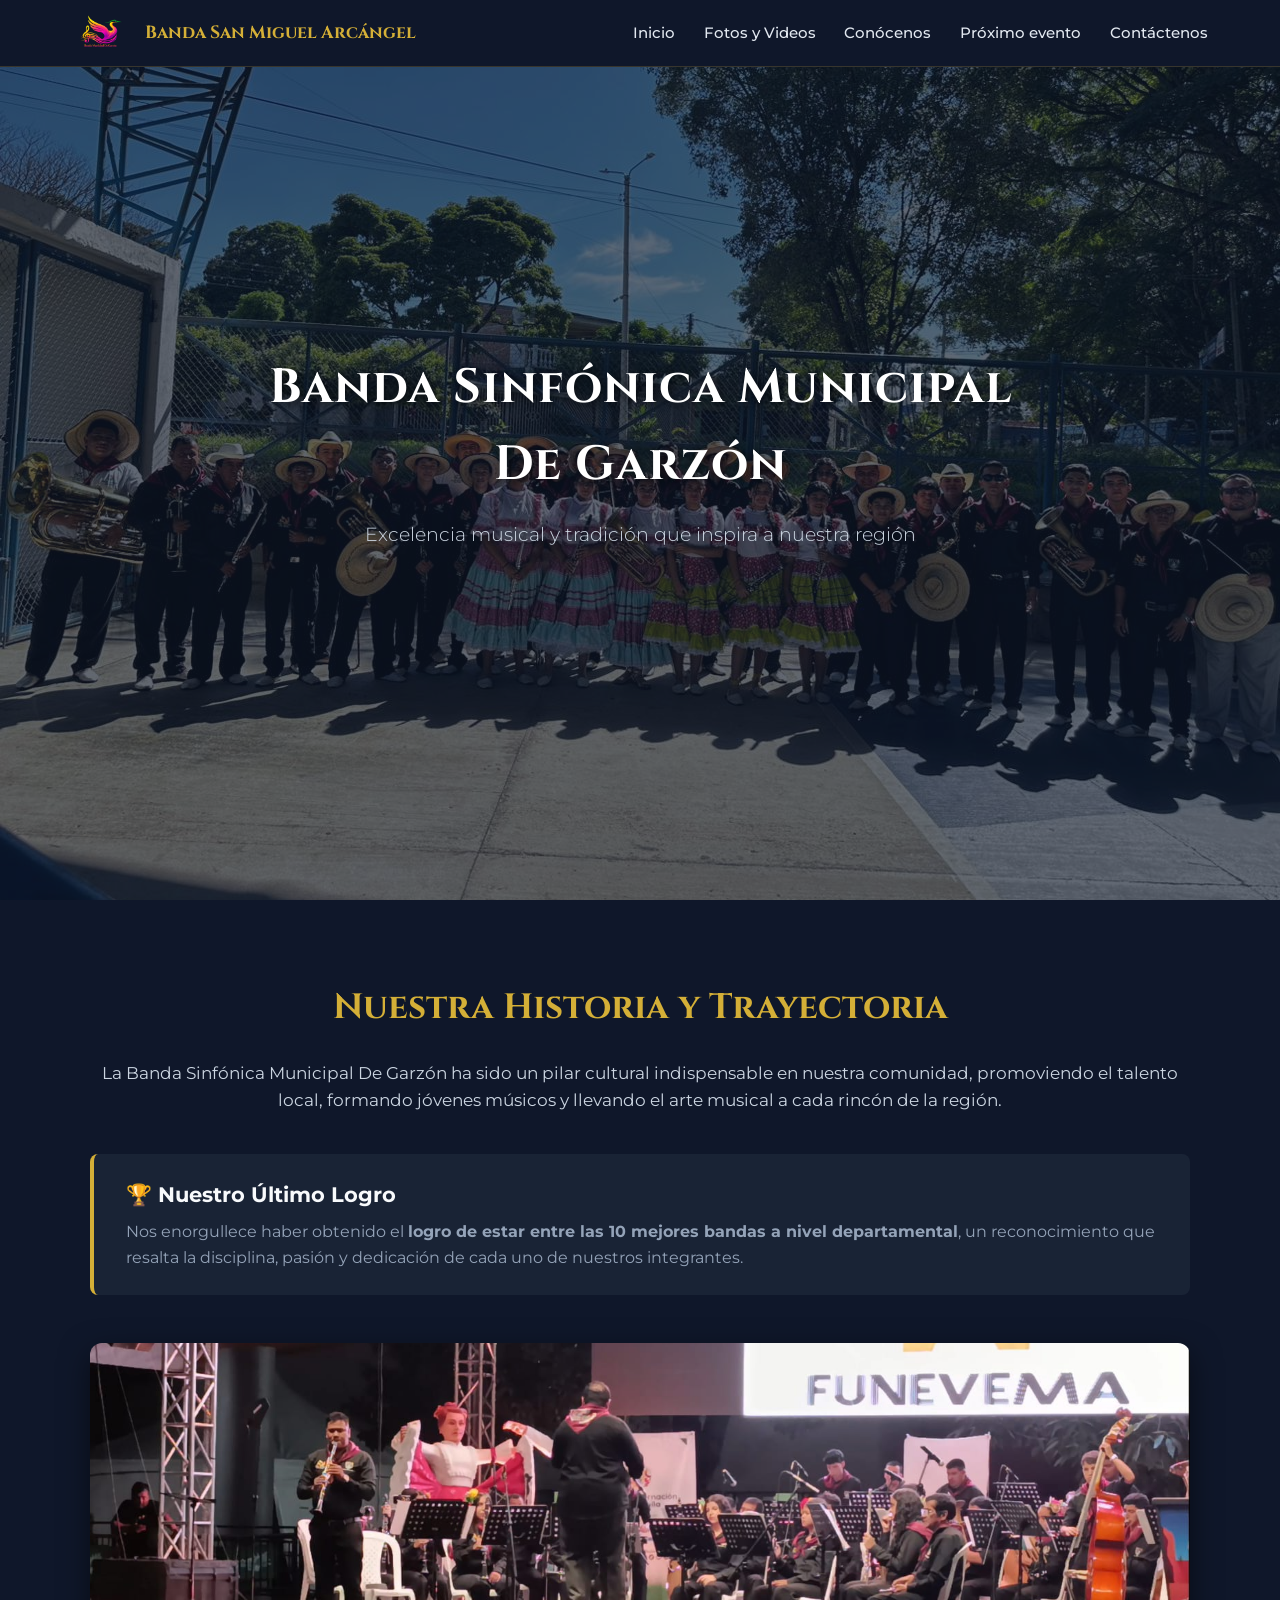
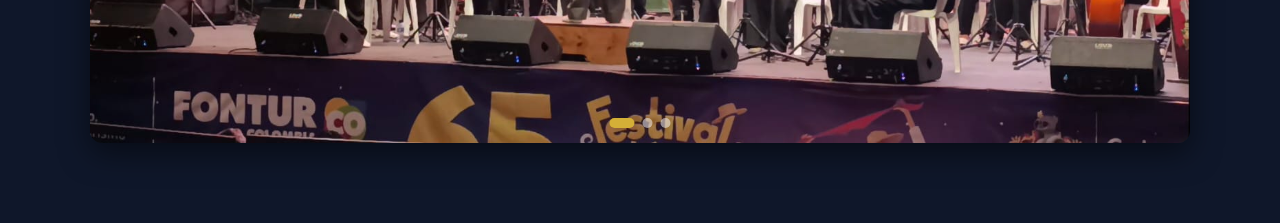
==== index.html @ dd41fd5e "Rutas actualizadas" ====
<!DOCTYPE html>
<html lang="es">
<head>
    <meta charset="UTF-8">
    <meta name="viewport" content="width=device-width, initial-scale=1.0">
    <title>Banda Sinfónica Municipal De Garzón</title>
    <!-- Vinculación del archivo CSS -->
    <link rel="stylesheet" href="css/style.css">
    <!-- Fuente elegante de Google Fonts -->
    <link rel="preconnect" href="https://fonts.googleapis.com">
    <link rel="preconnect" href="https://fonts.gstatic.com" crossorigin>
    <link href="https://fonts.googleapis.com/css2?family=Cinzel:wght@500;700&family=Montserrat:wght@300;400;600&display=swap" rel="stylesheet">
</head>
<body>

<header>
    <nav class="navbar">
        <div class="logo">
            <img src="assets/images/logo.png" alt="Logo Banda" class="logo-img">
            <span>Banda San Miguel Arcángel</span>
        </div>

        <!-- Botón Hamburguesa para Móviles -->
        <button class="hamburger-menu" id="hamburger-menu" aria-label="Abrir Menú">
            <span></span>
            <span></span>
            <span></span>
        </button>

        <ul class="nav-links" id="nav-links">
            <li><a href="index.html">Inicio</a></li>
            <li><a href="fotoyvideo.html">Fotos y Videos</a></li>
            <li><a href="conocenos.html">Conócenos</a></li>
            <li><a href="proximoevento.html">Próximo evento</a></li>
            <li><a href="contactenos.html">Contáctenos</a></li>
        </ul>
    </nav>
</header>

    <!-- Sección de Inicio (Hero con imagen translúcida) -->
    <section id="inicio" class="hero">
        <div class="overlay"></div>
        <div class="hero-content">
            <h1>Banda Sinfónica Municipal De Garzón</h1>
            <p class="subtitle">Excelencia musical y tradición que inspira a nuestra región</p>
        </div>
    </section>

    <!-- Sección de Historia y Logro Reciente -->
    <section class="historia-section">
        <div class="container">
            <h2>Nuestra Historia y Trayectoria</h2>
            <p class="descripcion">
                La Banda Sinfónica Municipal De Garzón ha sido un pilar cultural indispensable en nuestra comunidad, promoviendo el talento local, formando jóvenes músicos y llevando el arte musical a cada rincón de la región.
            </p>
            
            <div class="logro-box">
                <h3>🏆 Nuestro Último Logro</h3>
                <p>
                    Nos enorgullece haber obtenido el <strong>logro de estar entre las 10 mejores bandas a nivel departamental</strong>, un reconocimiento que resalta la disciplina, pasión y dedicación de cada uno de nuestros integrantes.
                </p>
            </div>

            <!-- Carrusel automático con las imágenes locales -->
            <div class="carousel-container">
                <div class="carousel-slide">
                    <img src="assets/images/logro1.jpg" alt="Logro Banda 1" class="carousel-img active">
                    <img src="assets/images/logro2.jpg" alt="Logro Banda 2" class="carousel-img">
                    <img src="assets/images/logro3.jpg" alt="Logro Banda 3" class="carousel-img">
                </div>
                <div class="carousel-dots">
                    <span class="dot active"></span>
                    <span class="dot"></span>
                    <span class="dot"></span>
                </div>
            </div>
        </div>
    </section>

    <!-- Vinculación del archivo JS -->
    <script src="js/script.js"></script>
    <script src="js/nav.js"></script>
</body>
</html>
---- css/style.css ----
/* Reset básico */
* {
    margin: 0;
    padding: 0;
    box-sizing: border-box;
}

body {
    font-family: 'Montserrat', sans-serif;
    background-color: #0f172a;
    color: #f8fafc;
    line-height: 1.6;
}

/* Barra de navegación principal */
header {
    position: fixed !important;
    top: 0 !important;
    left: 0 !important;
    width: 100% !important;
    background: #0f172a !important;
    z-index: 999999 !important;
    border-bottom: 1px solid rgba(212, 175, 55, 0.3);
}

.navbar {
    display: flex !important;
    justify-content: space-between !important;
    align-items: center !important;
    max-width: 1200px;
    margin: 0 auto;
    padding: 0.8rem 2rem !important;
}

.logo {
    font-family: 'Cinzel', serif;
    font-size: 1.2rem;
    font-weight: 700;
    color: #d4af37;
    display: flex;
    align-items: center;
    gap: 0.75rem;
}

.logo-img {
    height: 40px;
    width: auto;
    object-fit: contain;
}

.nav-links {
    display: flex !important;
    list-style: none !important;
    gap: 1.8rem;
    margin: 0;
    padding: 0;
}

.nav-links a {
    color: #e2e8f0 !important;
    text-decoration: none !important;
    font-size: 0.95rem;
    transition: color 0.3s ease;
}

.nav-links a:hover,
.nav-links a.active {
    color: #d4af37 !important;
    font-weight: 600;
}

/* Sección Hero / Inicio */
.hero {
    position: relative;
    height: 100vh;
    display: flex;
    justify-content: center;
    align-items: center;
    text-align: center;
    background: url('../assets/images/Fondo.jpg') center/cover no-repeat;
}

.overlay {
    position: absolute;
    top: 0;
    left: 0;
    width: 100%;
    height: 100%;
    background: rgba(15, 23, 42, 0.65);
}

.hero-content {
    position: relative;
    z-index: 1;
    max-width: 800px;
    padding: 0 1.5rem;
}

.hero-content h1 {
    font-family: 'Cinzel', serif;
    font-size: 3rem;
    color: #ffffff;
    margin-bottom: 1rem;
    text-shadow: 2px 2px 10px rgba(0, 0, 0, 0.7);
    letter-spacing: 1px;
}

.hero-content .subtitle {
    font-size: 1.2rem;
    color: #cbd5e1;
    font-weight: 300;
}

/* Sección Historia y Logro */
.historia-section {
    padding: 5rem 1.5rem;
    background-color: #0f172a;
}

.container {
    max-width: 900px;
    margin: 0 auto;
    text-align: center;
}

.historia-section h2 {
    font-family: 'Cinzel', serif;
    color: #d4af37;
    font-size: 2.2rem;
    margin-bottom: 1.5rem;
}

.descripcion {
    font-size: 1.05rem;
    color: #cbd5e1;
    margin-bottom: 2.5rem;
}

.logro-box {
    background: rgba(30, 41, 59, 0.7);
    border-left: 4px solid #d4af37;
    padding: 1.5rem 2rem;
    border-radius: 8px;
    margin-bottom: 3rem;
    text-align: left;
}

.logro-box h3 {
    color: #f8fafc;
    font-size: 1.3rem;
    margin-bottom: 0.5rem;
}

.logro-box p {
    color: #94a3b8;
}

/* Carrusel de Imágenes */
.carousel-container {
    position: relative;
    max-width: 100%;
    height: 400px;
    border-radius: 12px;
    overflow: hidden;
    box-shadow: 0 10px 30px rgba(0, 0, 0, 0.5);
}

.carousel-slide {
    position: relative;
    width: 100%;
    height: 100%;
}

.carousel-img {
    position: absolute;
    top: 0;
    left: 0;
    width: 100%;
    height: 100%;
    object-fit: cover;
    opacity: 0;
    transition: opacity 1s ease-in-out;
}

.carousel-img.active {
    opacity: 1;
}

.carousel-dots {
    position: absolute;
    bottom: 15px;
    left: 50%;
    transform: translateX(-50%);
    display: flex;
    gap: 8px;
}

.dot {
    width: 10px;
    height: 10px;
    background: rgba(255, 255, 255, 0.5);
    border-radius: 50%;
    transition: background 0.3s ease;
}

.dot.active {
    background: #d4af37;
    width: 25px;
    border-radius: 10px;
}

@import url('https://fonts.googleapis.com/css2?family=Cinzel:wght@500;700&family=Montserrat:wght@300;400;600&display=swap');

* {
    margin: 0;
    padding: 0;
    box-sizing: border-box;
}

body {
    font-family: 'Montserrat', sans-serif;
    background-color: #0b1120;
    color: #f8fafc;
    overflow-x: hidden; /* Evita desplazamiento horizontal no deseado */
}

/* Encabezado y Navegación */
header {
    position: fixed;
    top: 0;
    left: 0;
    width: 100%;
    background: rgba(11, 17, 32, 0.95);
    backdrop-filter: blur(10px);
    border-bottom: 1px solid rgba(212, 175, 55, 0.2);
    z-index: 1000;
}

.navbar {
    display: flex;
    justify-content: space-between;
    align-items: center;
    max-width: 1200px;
    margin: 0 auto;
    padding: 1rem 1.5rem;
}

.logo {
    display: flex;
    align-items: center;
    gap: 0.8rem;
    font-family: 'Cinzel', serif;
    color: #d4af37;
    font-weight: 700;
    font-size: 1.1rem;
}

.logo-img {
    height: 40px;
    width: auto;
}

.nav-links {
    display: flex;
    list-style: none;
    gap: 1.8rem;
}

.nav-links a {
    color: #cbd5e1;
    text-decoration: none;
    font-size: 0.95rem;
    transition: color 0.3s ease;
    font-weight: 500;
}

.nav-links a:hover,
.nav-links a.active {
    color: #d4af37;
}

/* Botón Hamburguesa */
.hamburger-menu {
    display: none;
    flex-direction: column;
    justify-content: space-between;
    width: 28px;
    height: 20px;
    background: transparent;
    border: none;
    cursor: pointer;
    padding: 0;
    z-index: 1001;
}

.hamburger-menu span {
    width: 100%;
    height: 3px;
    background-color: #d4af37;
    border-radius: 2px;
    transition: all 0.3s ease;
}

/* Animación Hamburguesa Abierta */
.hamburger-menu.active span:nth-child(1) {
    transform: translateY(8.5px) rotate(45deg);
}
.hamburger-menu.active span:nth-child(2) {
    opacity: 0;
}
.hamburger-menu.active span:nth-child(3) {
    transform: translateY(-8.5px) rotate(-45deg);
}

.container {
    width: 90%;
    max-width: 1100px;
    margin: 0 auto;
}

@media (max-width: 868px) {
    .hamburger-menu {
        display: flex !important;
        z-index: 1000001 !important;
    }

    .nav-links {
        position: fixed !important;
        top: 0 !important;
        right: -100% !important; /* Oculto fuera de la pantalla */
        width: 75% !important;
        max-width: 300px !important;
        height: 100vh !important;
        background-color: #0f172a !important;
        flex-direction: column !important;
        padding: 6rem 2rem 2rem 2rem !important;
        gap: 1.8rem !important;
        transition: right 0.4s ease !important;
        z-index: 1000000 !important;
        box-shadow: -10px 0 25px rgba(0, 0, 0, 0.8) !important;
    }

    /* Clase que activa la apertura desde JavaScript */
    .nav-links.nav-active {
        right: 0 !important; /* Muestra el menú deslizándolo desde la derecha */
    }
}
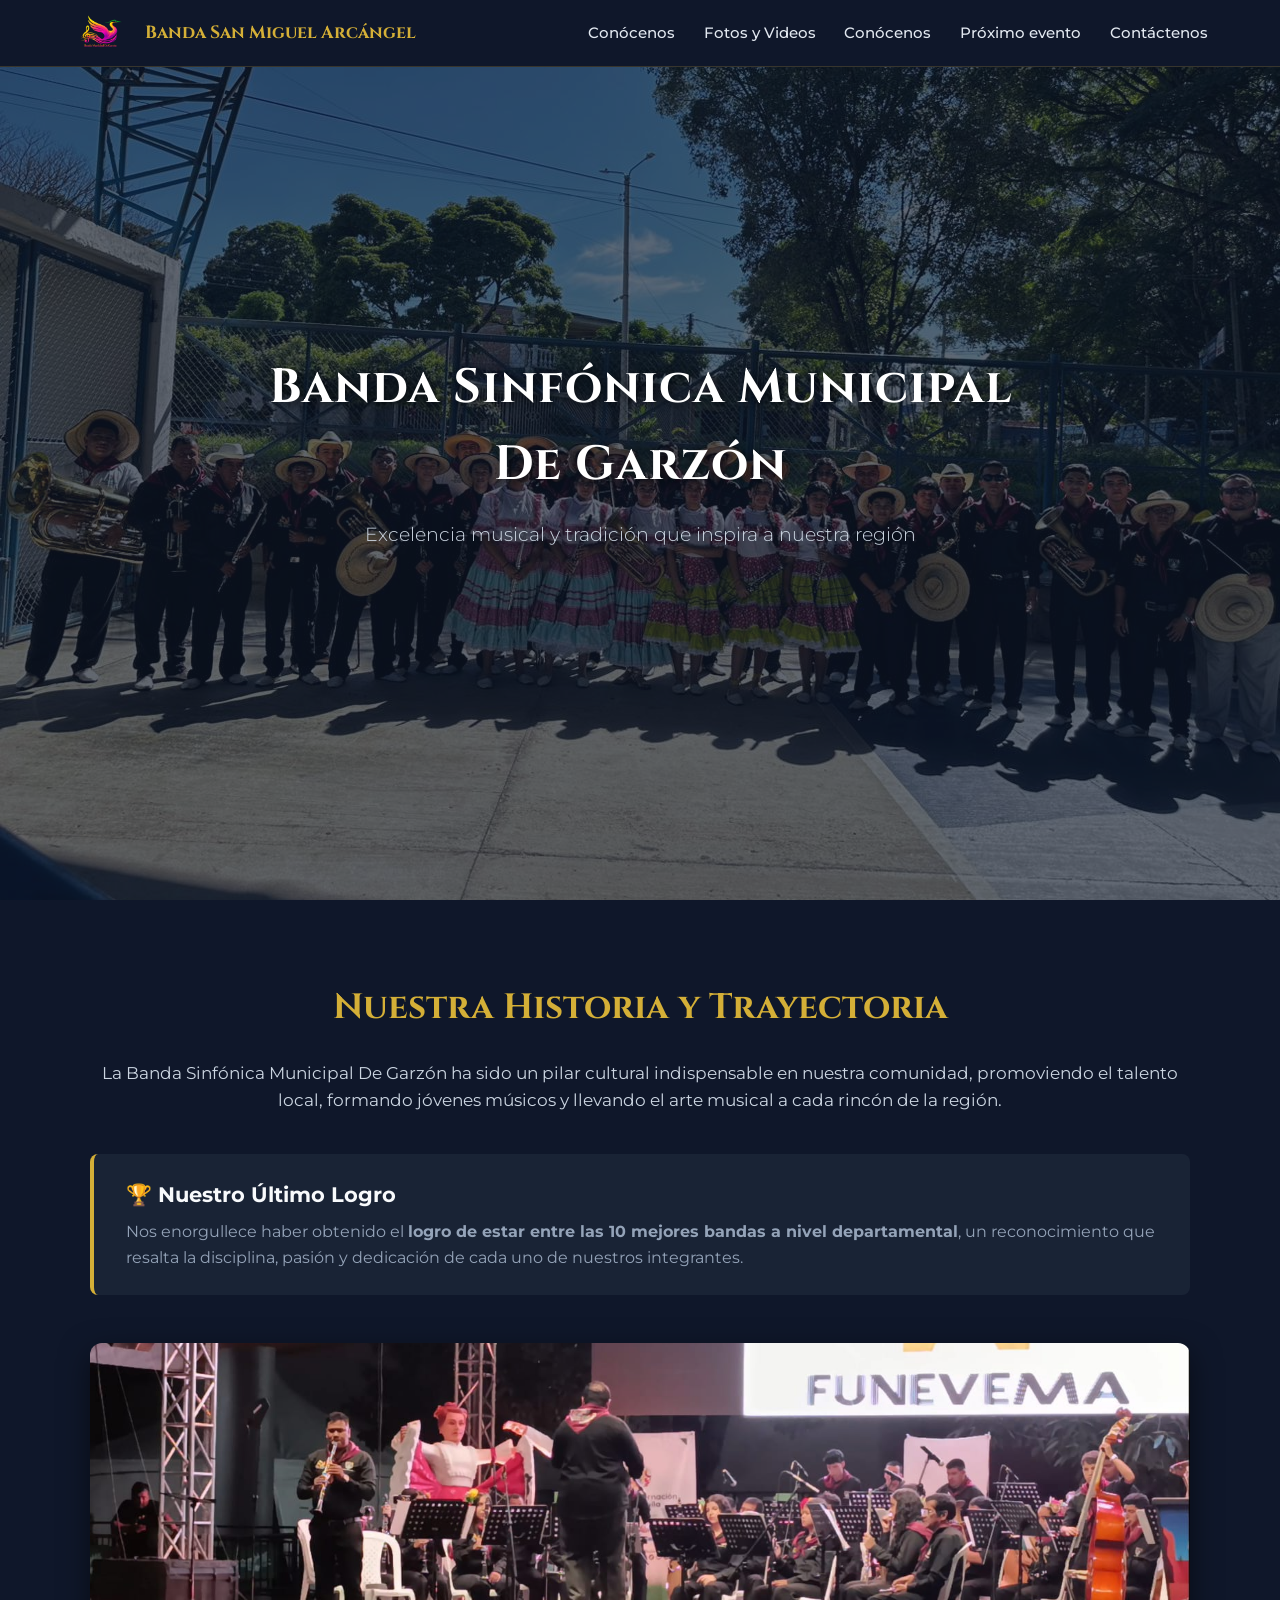
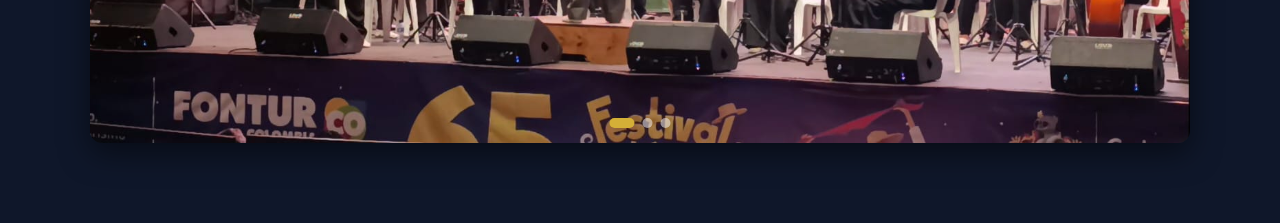
==== commit 59725f40: "Actualizar rutas de CSS" ====
--- a/index.html
+++ b/index.html
@@ -28,11 +28,11 @@
         </button>
 
         <ul class="nav-links" id="nav-links">
-            <li><a href="index.html">Inicio</a></li>
-            <li><a href="fotoyvideo.html">Fotos y Videos</a></li>
-            <li><a href="conocenos.html">Conócenos</a></li>
-            <li><a href="proximoevento.html">Próximo evento</a></li>
-            <li><a href="contactenos.html">Contáctenos</a></li>
+            <li><a href="html/conocenos.html">Conócenos</a></li>
+            <li><a href="html/fotoyvideo.html">Fotos y Videos</a></li>
+            <li><a href="html/conocenos.html">Conócenos</a></li>
+            <li><a href="html/proximoevento.html">Próximo evento</a></li>
+            <li><a href="html/contactenos.html">Contáctenos</a></li>
         </ul>
     </nav>
 </header>
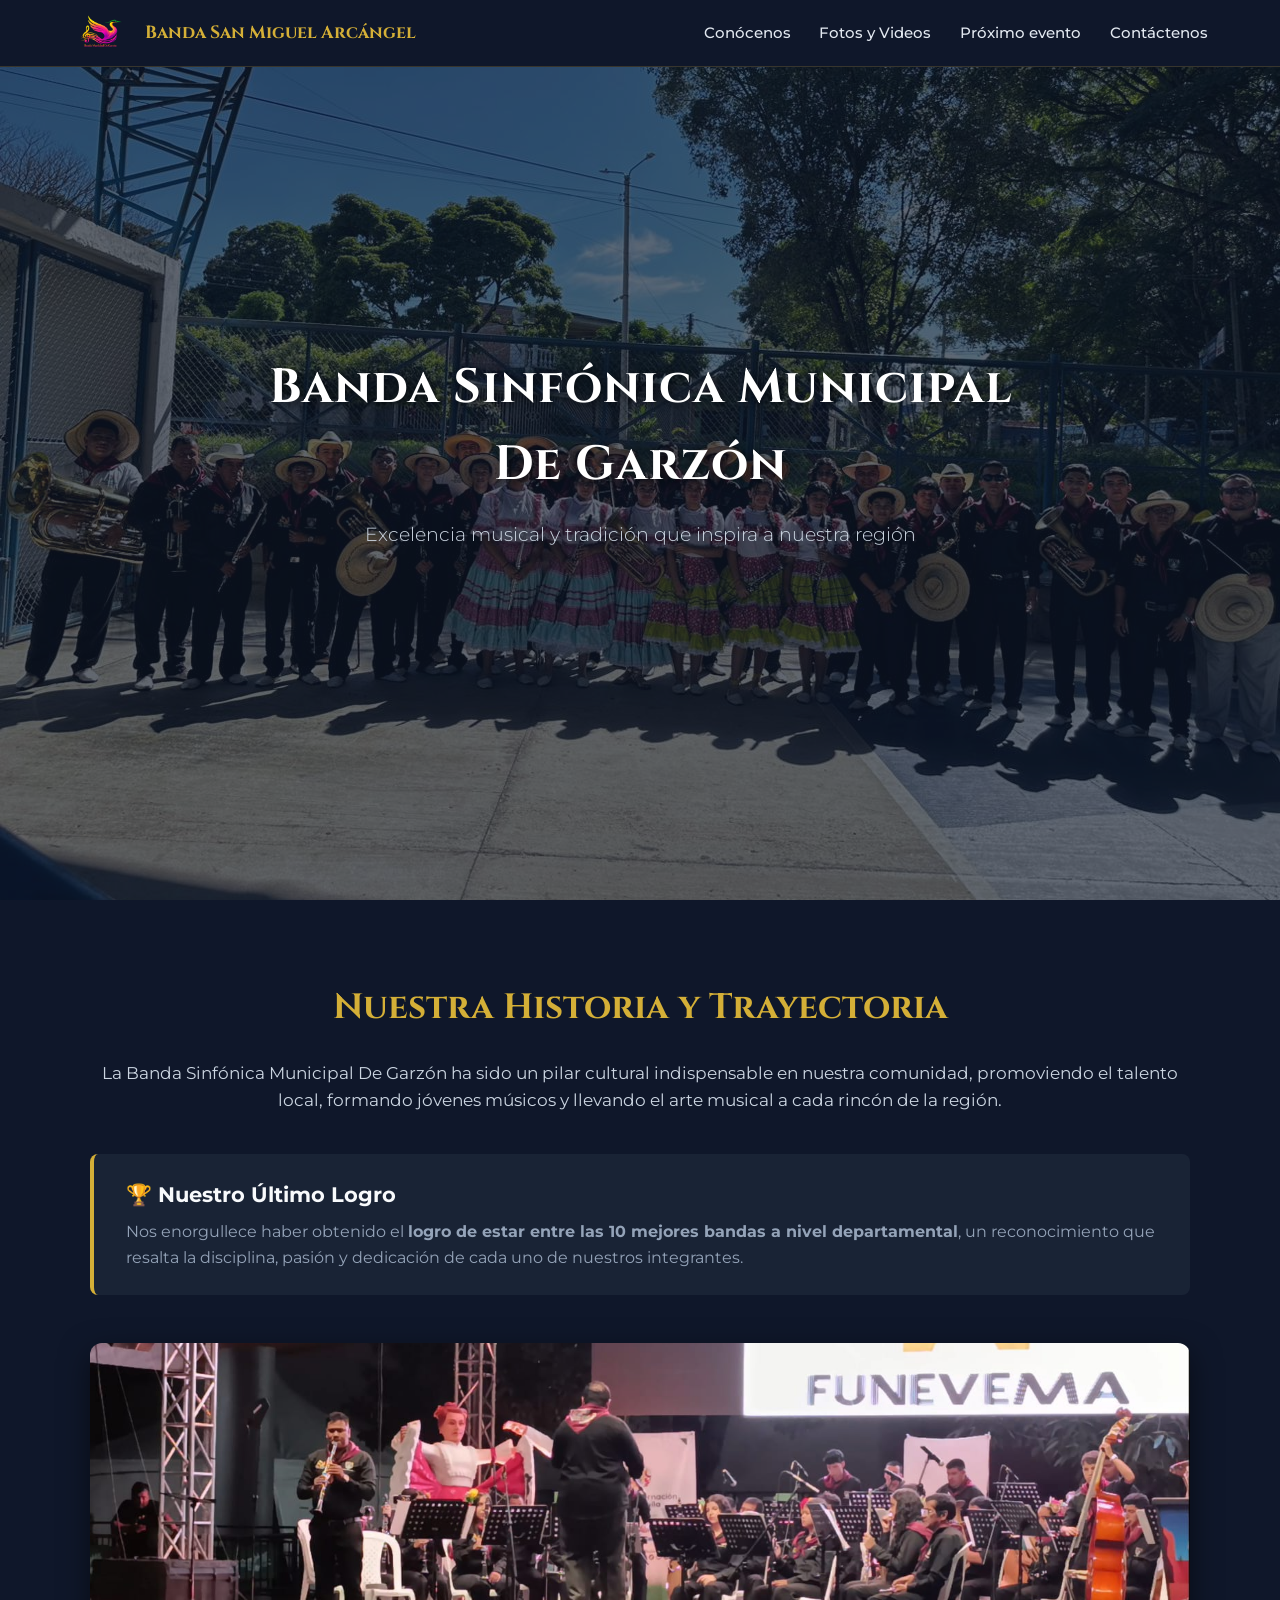
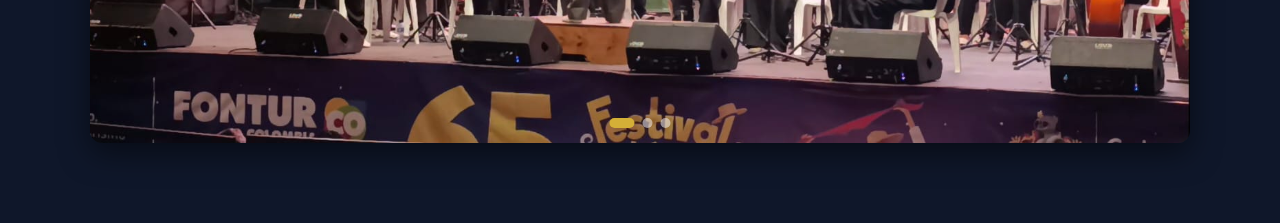
==== commit d1da4a93: "Ajustar rutas con ./ en index.html" ====
--- a/index.html
+++ b/index.html
@@ -30,7 +30,6 @@
         <ul class="nav-links" id="nav-links">
             <li><a href="html/conocenos.html">Conócenos</a></li>
             <li><a href="html/fotoyvideo.html">Fotos y Videos</a></li>
-            <li><a href="html/conocenos.html">Conócenos</a></li>
             <li><a href="html/proximoevento.html">Próximo evento</a></li>
             <li><a href="html/contactenos.html">Contáctenos</a></li>
         </ul>
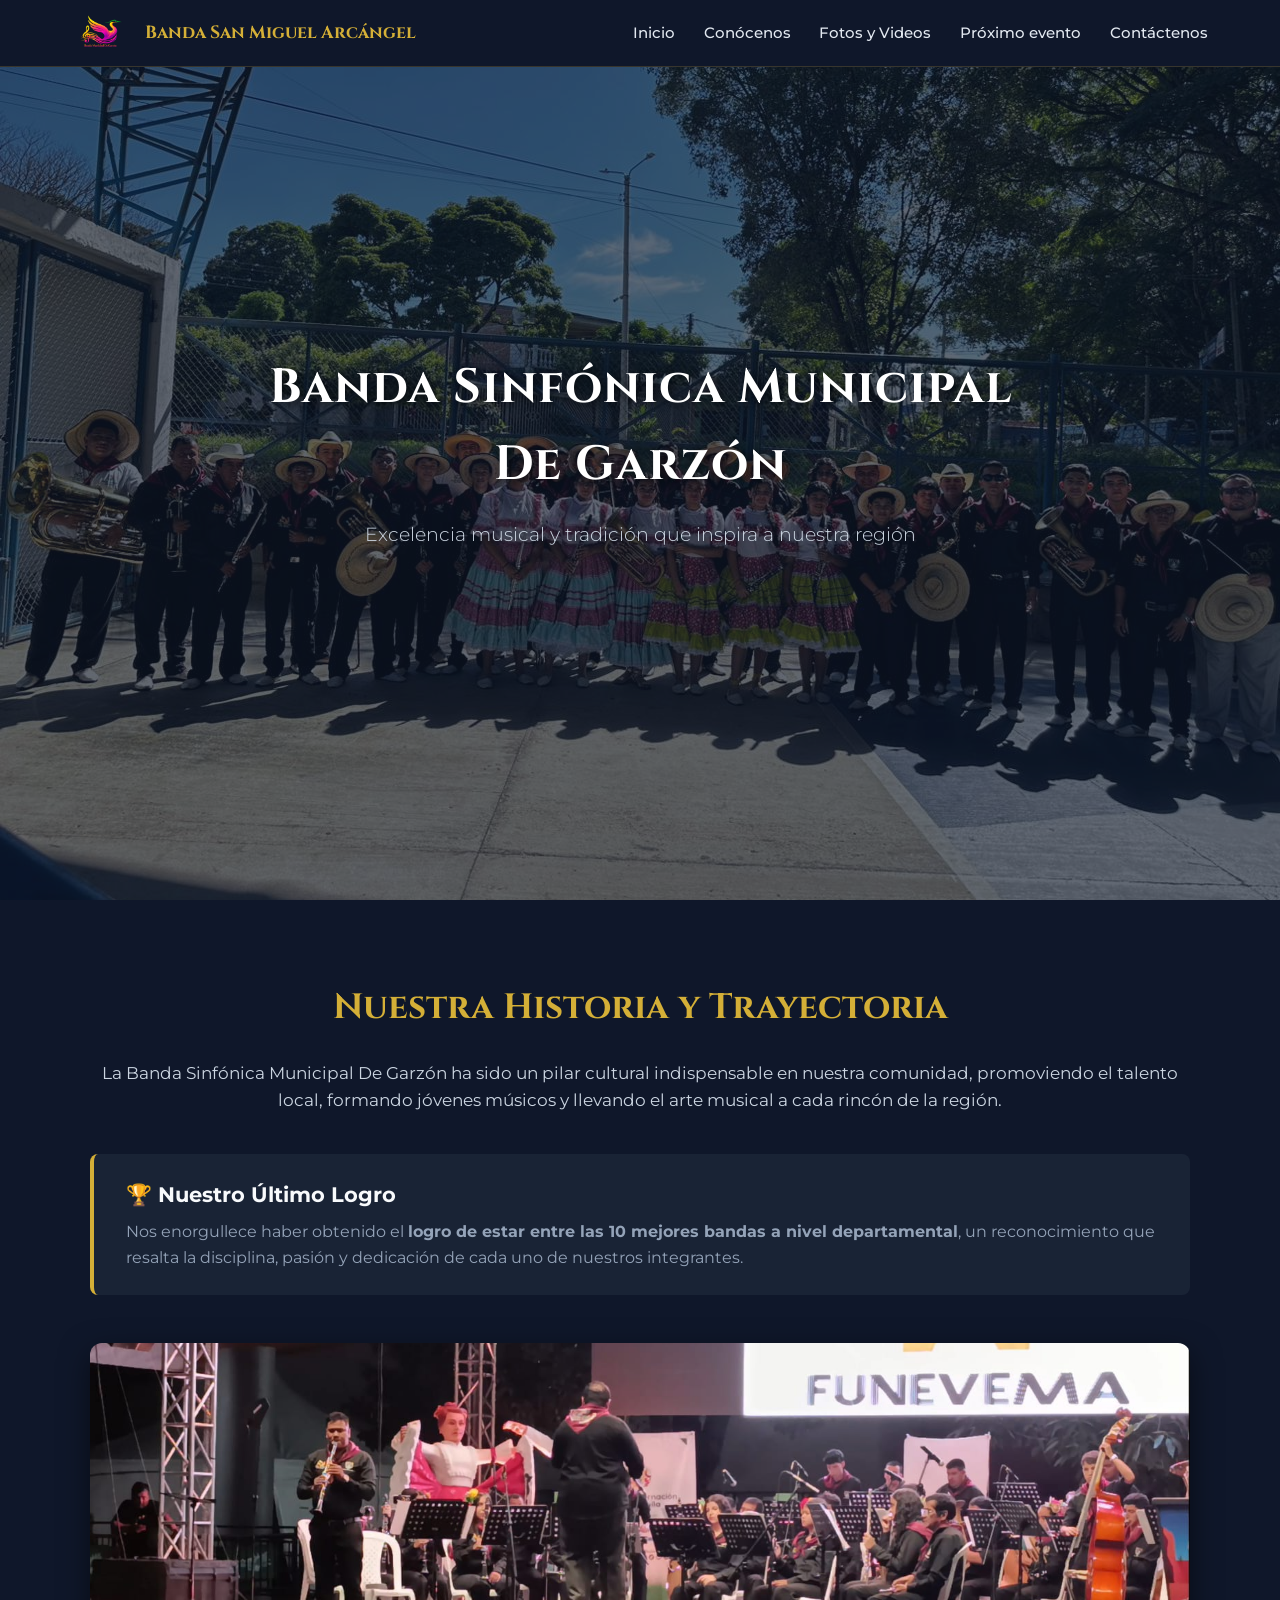
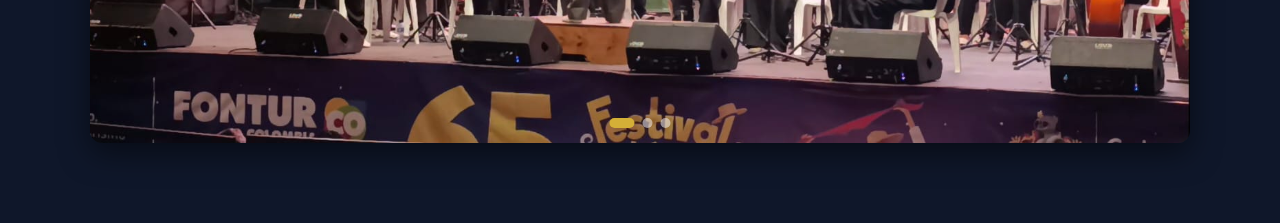
==== commit e3c89693: "Sorrigiendos enlaces del nav" ====
--- a/index.html
+++ b/index.html
@@ -5,7 +5,7 @@
     <meta name="viewport" content="width=device-width, initial-scale=1.0">
     <title>Banda Sinfónica Municipal De Garzón</title>
     <!-- Vinculación del archivo CSS -->
-    <link rel="stylesheet" href="css/style.css">
+<link rel="stylesheet" href="./css/style.css">
     <!-- Fuente elegante de Google Fonts -->
     <link rel="preconnect" href="https://fonts.googleapis.com">
     <link rel="preconnect" href="https://fonts.gstatic.com" crossorigin>
@@ -16,7 +16,7 @@
 <header>
     <nav class="navbar">
         <div class="logo">
-            <img src="assets/images/logo.png" alt="Logo Banda" class="logo-img">
+<img src="./assets/images/logo.png" alt="Logo Banda" class="logo-img">
             <span>Banda San Miguel Arcángel</span>
         </div>
 
@@ -27,12 +27,13 @@
             <span></span>
         </button>
 
-        <ul class="nav-links" id="nav-links">
-            <li><a href="html/conocenos.html">Conócenos</a></li>
-            <li><a href="html/fotoyvideo.html">Fotos y Videos</a></li>
-            <li><a href="html/proximoevento.html">Próximo evento</a></li>
-            <li><a href="html/contactenos.html">Contáctenos</a></li>
-        </ul>
+<ul class="nav-links" id="nav-links">
+    <li><a href="index.html">Inicio</a></li>
+    <li><a href="html/conocenos.html">Conócenos</a></li>
+    <li><a href="html/fotoyvideo.html">Fotos y Videos</a></li>
+    <li><a href="html/proximoevento.html">Próximo evento</a></li>
+    <li><a href="html/contactenos.html">Contáctenos</a></li>
+</ul>
     </nav>
 </header>
 
@@ -77,7 +78,7 @@
     </section>
 
     <!-- Vinculación del archivo JS -->
-    <script src="js/script.js"></script>
-    <script src="js/nav.js"></script>
+<script src="./js/script.js"></script>
+<script src="./js/nav.js"></script>
 </body>
 </html>
